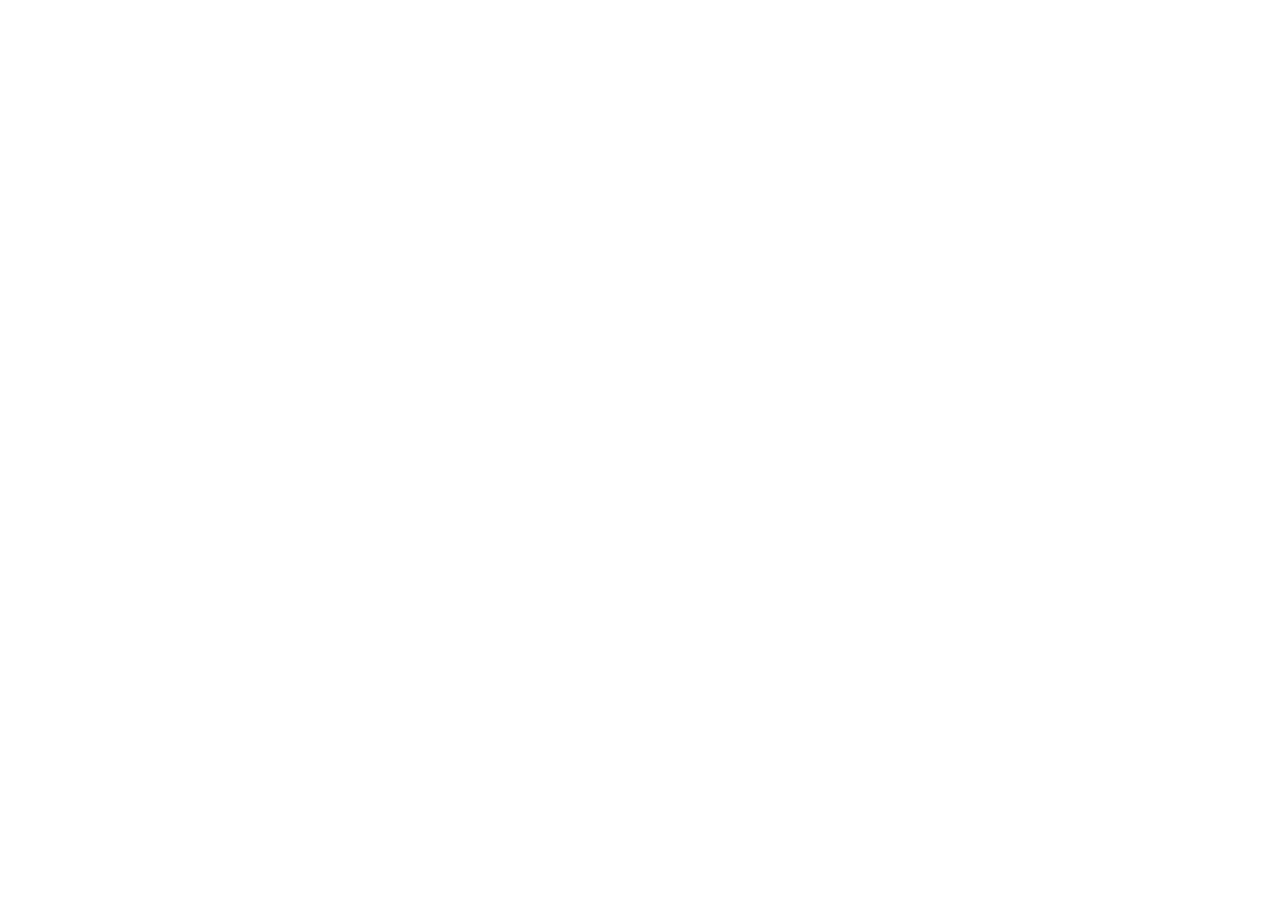
==== about.html @ 7a89df5d "Init : création du dépôt, arborescence des fichiers et structure HTML de base" ====
<!DOCTYPE html>
<html lang="fr">
<head>
<meta charset="UTF-8">
<meta name="viewport" content="width=device-width, initial-scale=1.0">
<title>AfriTalent — Accueil</title>
<!-- Bootstrap 5 via CDN : feuille de style -->
<link
href="https://cdn.jsdelivr.net/npm/bootstrap@5.3.0/dist/css/bootstrap.min.css"
rel="stylesheet">
<!-- Votre feuille de style personnelle -->
<link rel="stylesheet" href="css/style.css">
</head>
<body>
<!-- Le contenu de la page sera ajoute ici -->
<!-- Bootstrap 5 via CDN : script JavaScript -->
<script
src="https://cdn.jsdelivr.net/npm/bootstrap@5.3.0/dist/js/bootstrap.bundle.min.js
></script>

 <!-- Votre script JavaScript  -->
<script src="js/main.js"></script>
</body>
</html
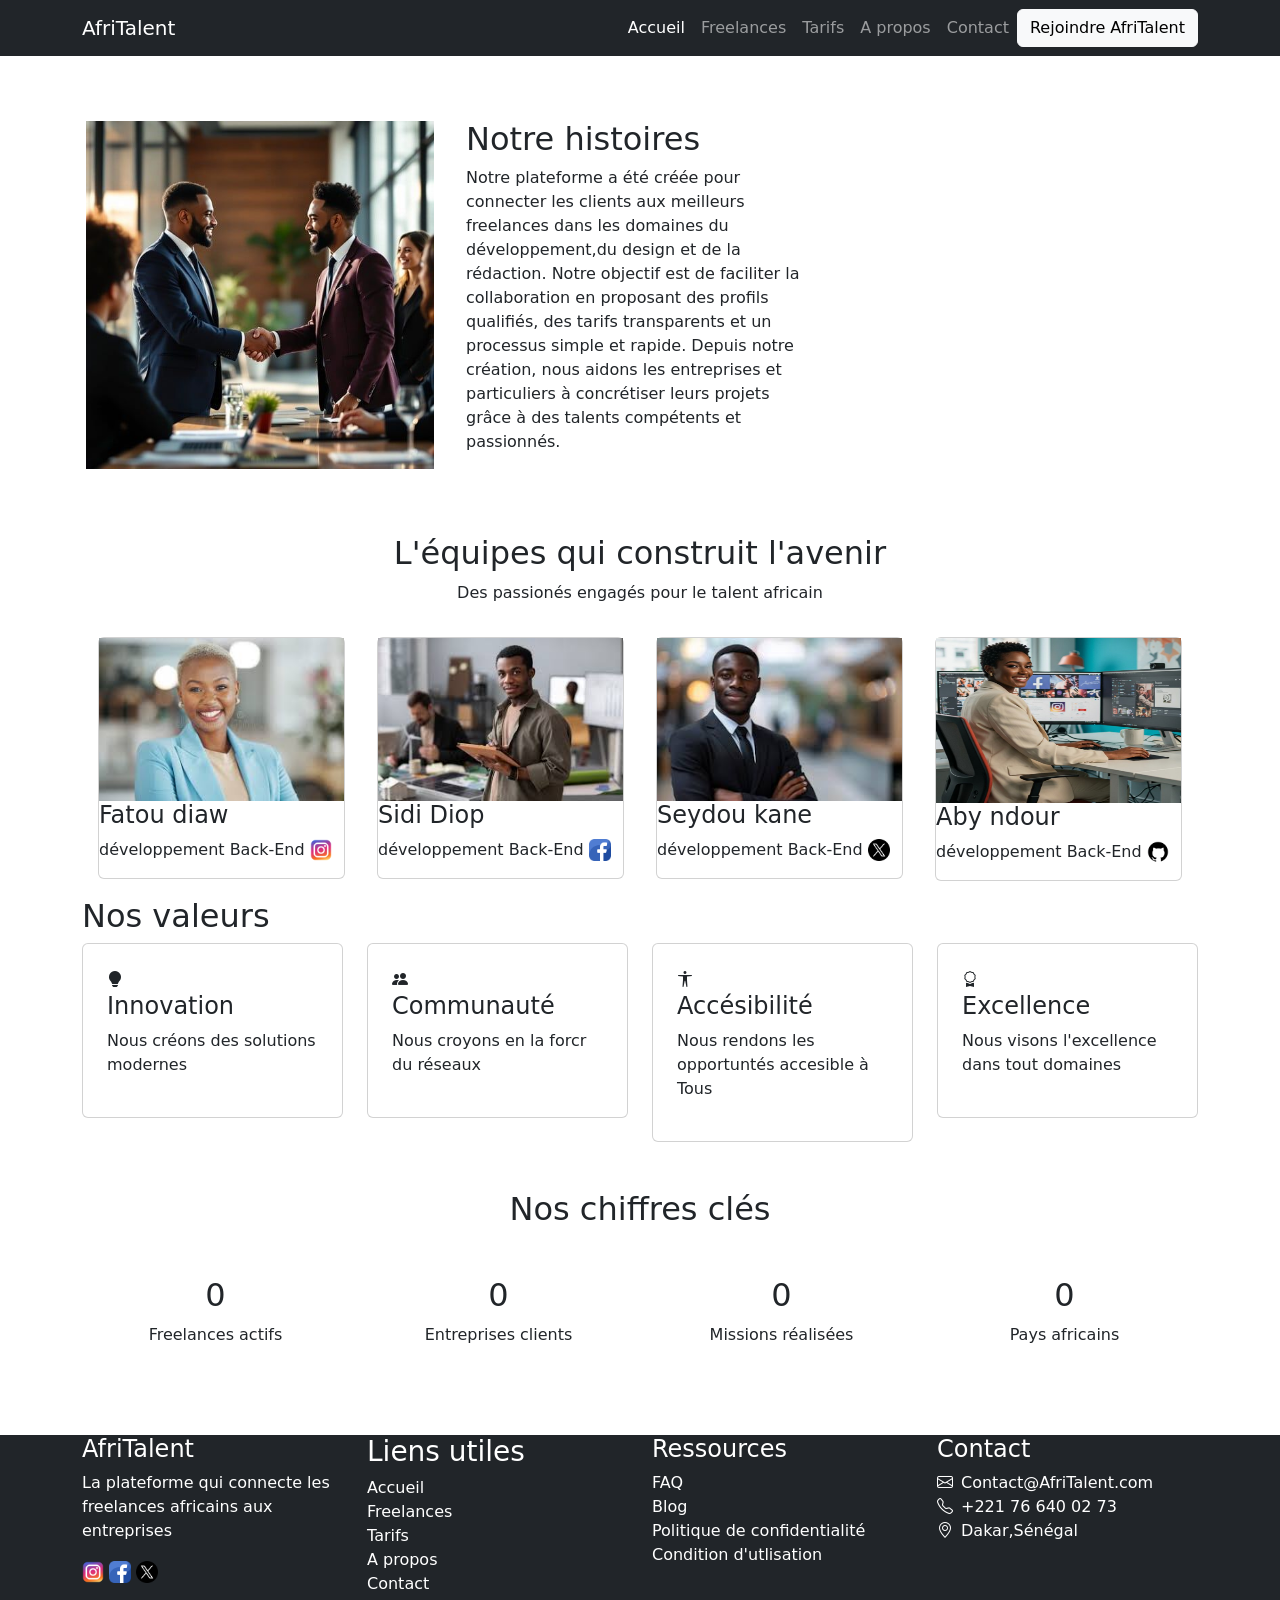
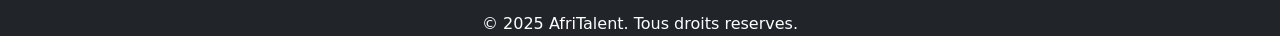
==== commit e87e1c22: "HTML : structure complète des 5 pages avec section et contenu texte" ====
--- a/about.html
+++ b/about.html
@@ -1,6 +1,9 @@
 <!DOCTYPE html>
 <html lang="fr">
 <head>
+    <link
+    href="https://cdn.jsdelivr.net/npm/bootstrap-icons/font/bootstrap-icons.css"
+     rel="stylesheet">
 <meta charset="UTF-8">
 <meta name="viewport" content="width=device-width, initial-scale=1.0">
 <title>AfriTalent — Accueil</title>
@@ -14,9 +17,219 @@
 <body>
 <!-- Le contenu de la page sera ajoute ici -->
 <!-- Bootstrap 5 via CDN : script JavaScript -->
-<script
-src="https://cdn.jsdelivr.net/npm/bootstrap@5.3.0/dist/js/bootstrap.bundle.min.js
-></script>
+ <header>
+ <nav class="navbar navbar-expand-lg navbar-dark bg-dark">
+    <div class="container">
+       <a class="navbar-brand" href="index.html">AfriTalent</a>
+       <button class="navbar-toggler" type="button"
+               data-bs-toggle="collapse"
+               data-bs-target="#navMenu"
+               aria-controls="navMenu"
+               aria-expanded="false"
+               aria-label="Toggle navigation">
+            <span class="navbar-toggler-icon"></span>
+           </button>
+           <div class="collapse navbar-collapse" id="navMenu">
+                <ul class="navbar-nav ms-auto">
+                    <li class="nav-item"><a class="nav-link active"
+href="index.html">Accueil</a></li>
+                 <li class="nav-item"><a class="nav-link"
+href="freelances.html">Freelances</a></li>
+                 <li class="nav-item"><a class="nav-link"
+href="tarifs.html">Tarifs</a></li>
+                 <li class="nav-item"><a class="nav-link" href="about.html">A
+propos</a></li>
+                 <li class="nav-item"><a class="nav-link"
+href="contact.html">Contact</a></li>
+                  </ul>
+                  <a href="freelances.html" class="btn btn-light">Rejoindre AfriTalent</a>
+             </div>
+        </div>
+    </nav>
+    </header>
+    <main>
+        <div class="container my-5">
+            <div class="row align-items-center">
+            <div class="col-12 col-md-6 col-lg-4 p-3">
+            <img src="images/travail groupe.jpg" class="img-fluid" alt="">
+            </div>
+            <div class="col-12 col-md-6 col-lg-4 p-3">
+            <h2>Notre histoires</h2>
+            <p>Notre plateforme a été créée pour connecter les clients aux meilleurs freelances 
+             dans les domaines du développement,du design et de la rédaction. 
+             Notre objectif est de faciliter la collaboration en proposant des profils qualifiés, 
+             des tarifs transparents et un processus simple et rapide. 
+             Depuis notre  création, nous aidons les entreprises et particuliers à concrétiser 
+             leurs projets grâce à des talents compétents et passionnés.
+            </p>
+            </div>
+        </div>
+        </div>
+    </main>
+    <section >
+        <h2 class="text-center">L'équipes qui construit l'avenir</h2>
+        <p class="text-center">Des passionés engagés pour le talent africain</p>
+        <div class="container d-flex align-items-center gap-5 px-4">
+            <div class="row">
+                <div class="col-12 col-md-3 col-lg-3 p-3">
+                    <div class="card">
+                    <img src=images/membre12.jpg  class="card-tex img-fluid" alt="">
+                    <h4 class="card-title">Fatou diaw</h4>
+                    <p>développement Back-End <a href="https://www.instagram.com/" target="_blank">
+                    <img src="images/instagram.png" width="22"height="22" alt=""></a>          
+                    </div>    
+                </div>
+                <div class="col-12 col-md-3 col-lg-3 p-3">
+                    <div class="card">
+                    <img src=images/membre2.jpg  class="card-text img-fluid"alt="">
+                    <h4 class="card-title">Sidi Diop</h4>
+                    <p>développement Back-End <a href="https://www.instagram.com/" target="_blank"><img src="images/facebook.png" width="22"
+                                height="22" alt=""></a></p>
+                    </div>    
+                </div>
+                <div class="col-12 col-md-3 col-lg-3 p-3">
+                    <div class="card">
+                    <img src=images/membre5.jpg  class="card-text"alt="">
+                    <h4 class="card-title">Seydou kane</h4>
+                    <p>développement Back-End <a href="https://www.instagram.com/" target="_blank"><img src="images/twitter.png" width="22"
+                                height="22" alt=""></a></p>
+                    </div>    
+                </div>
+                <div class="col-12 col-md-3 col-lg-3 p-3">
+                    <div class="card">
+                    <img src="images/profil1 (1).jpg"card-text"alt="" height="165 rem">
+                    <h4 class="card-title">Aby ndour</h4>
+                    <p>développement Back-End <a href="https://www.instagram.com/" target="_blank"><img src=images/github.png width="22"
+                                height="22" alt=""></a></p>
+                    </div>    
+                </div>
+            </div>
+        </div>
+        </section>
+            <!-- =========Nos valeur=========== -->
+       <section>
+        <div class="container">
+        <h2>Nos valeurs</h2>
+              <div class="row">
+                <div class="col-12 col-md-3 col-lg-3 ">
+                    <div class="card">
+                        <div class="card-body p-4">
+                        <i class="bi bi-lightbulb-fill"></i>
+                    <h4>Innovation</h4>
+                    <p>Nous créons des solutions modernes</p>
+                    </div>
+                    </div>
+                </div>
+                <div class="col-12 col-md-3 col-lg-3 ">
+                    <div class="card">
+                        <div class="card-body p-4">
+                        <i class="bi bi-people-fill"></i>
+                    <h4>Communauté</h4>
+                    <p>Nous croyons en la forcr du réseaux</p>
+                    </div>
+                    </div>
+                </div>
+                <div class="col-12 col-md-3 col-lg-3 ">
+                    <div class="card">
+                        <div class="card-body p-4">
+                        <i class="bi bi-universal-access"></i>
+                    <h4>Accésibilité</h4>
+                    <p>Nous rendons les opportuntés accesible à Tous </p>
+                    </div>
+                    </div>
+                </div>
+                <div class="col-12 col-md-3 col-lg-3 ">
+                    <div class="card">
+                        <div class="card-body p-4">
+                        <i class="bi bi-award"></i>
+                    <h4>Excellence</h4>
+                    <p>Nous visons l'excellence dans tout domaines</p>
+                    </div>
+                    </div>
+                </div>
+               </div>
+              </div>
+        </div>
+        </section>
+        <!-- ============Chiffre clés======== -->
+    <section class="container my-5">
+          <h2 class="text-center mb-4">Nos chiffres clés</h2>
+          <div class="row g-3">
+            <div class="col-12 col-md-3 col-lg-3">
+            <div class="p-4 text-dark text-center rounded">
+               <h2>0</h2>
+                <p>Freelances actifs</p>
+         </div>
+        </div>
+       <div class="col-12 col-md-3 col-lg-3">
+       <div class="p-4  text-dark text-center rounded">
+            <h2>0</h2>
+             <p>Entreprises clients</p>
+      </div>
+    </div>
+    <div class="col-12 col-md-3 col-lg-3">
+       <div class="p-4  text-dark text-center rounded">
+          <h2>0</h2>
+            <p>Missions réalisées</p>
+      </div>
+    </div>
+    <div class="col-12 col-md-3 col-lg-3">
+      <div class="p-4  text-dark text-center rounded">
+         <h2>0</h2>
+           <p>Pays africains</p>
+      </div>
+    </div>
+  </div>
+</section>
+<footer class="bg-dark text-white">
+            <div class="container">
+                <div class="row">
+                    <div class="col-md-3 col-6">
+                        <h4>AfriTalent</h4>
+                        <p>La plateforme qui connecte les freelances africains aux entreprises</p>
+                        <a href="https://www.instagram.com/" target="_blank"><img src="images/instagram.png" width="22"
+                                height="22" alt=""></a>
+                        <a href="https://www.facebook.com/" target="_blank"><img src="images/facebook.png" width="22"
+                                height="22" alt=""></a>
+                        <a href="https://www.twitter/" target="_blank"><img src="images/twitter.png" width="22"
+                                height="22" alt=""></a>
+                    </div>
+                    <div class="col-md-3 col-6">
+                        <h3>Liens utiles</h3>
+                        <ul class="list-unstyled">
+                        <li class="nav-item"><a class="nav-link active" href="index.html">Accueil</a></li>
+                        <li class="nav-item"><a class="nav-link" href="freelances.html">Freelances</a></li>
+                        <li class="nav-item"><a class="nav-link" href="tarifs.html">Tarifs</a></li>
+                        <li class="nav-item"><a class="nav-link" href="about.html">A
+                                propos</a></li>
+                        <li class="nav-item"><a class="nav-link" href="contact.html">Contact</a></li>
+                        </ul>
+                    </div>
+                    <div class="col-md-3 col-6">
+                        <h4>Ressources</h4>
+                        <ul class="list-unstyled">
+                            <li><a class="nav-link" href="">FAQ</a></li>
+                            <li><a class="nav-link"  href="">Blog</a></li>
+                            <li><a class="nav-link" href="">Politique de confidentialité</a></li>
+                            <li><a class="nav-link" href="">Condition d'utlisation</a></li>
+                        </ul>
+                    </div>
+                    <div class="col-md-3 col-6 ">
+                        <h4>Contact</h4>
+                        <ul class="list-unstyled" >
+                            <li><a  class="nav-link "href="mailto:Contact@AfriTalent.com"><i class="bi bi-envelope me-2"></i>Contact@AfriTalent.com</a></li>
+                            <li><a  class="nav-link"href=""><i class="bi bi-telephone me-2"></i>+221 76 640 02 73</a></li>
+                            <p> <i class="bi bi-geo-alt me-2"></i>Dakar,Sénégal</p>
+                        </ul>
+                    </div>
+                </div>
+            </div>
+            <p class="text-center">&copy; 2025 AfriTalent. Tous droits reserves.</p>
+        </footer>
+
+<!-- Bootstrap 5 via CDN : script JavaScript -->
+<script src="https://cdn.jsdelivr.net/npm/bootstrap@5.3.0/dist/js/bootstrap.bundle.min.js
+"></script>
 
  <!-- Votre script JavaScript  -->
 <script src="js/main.js"></script>
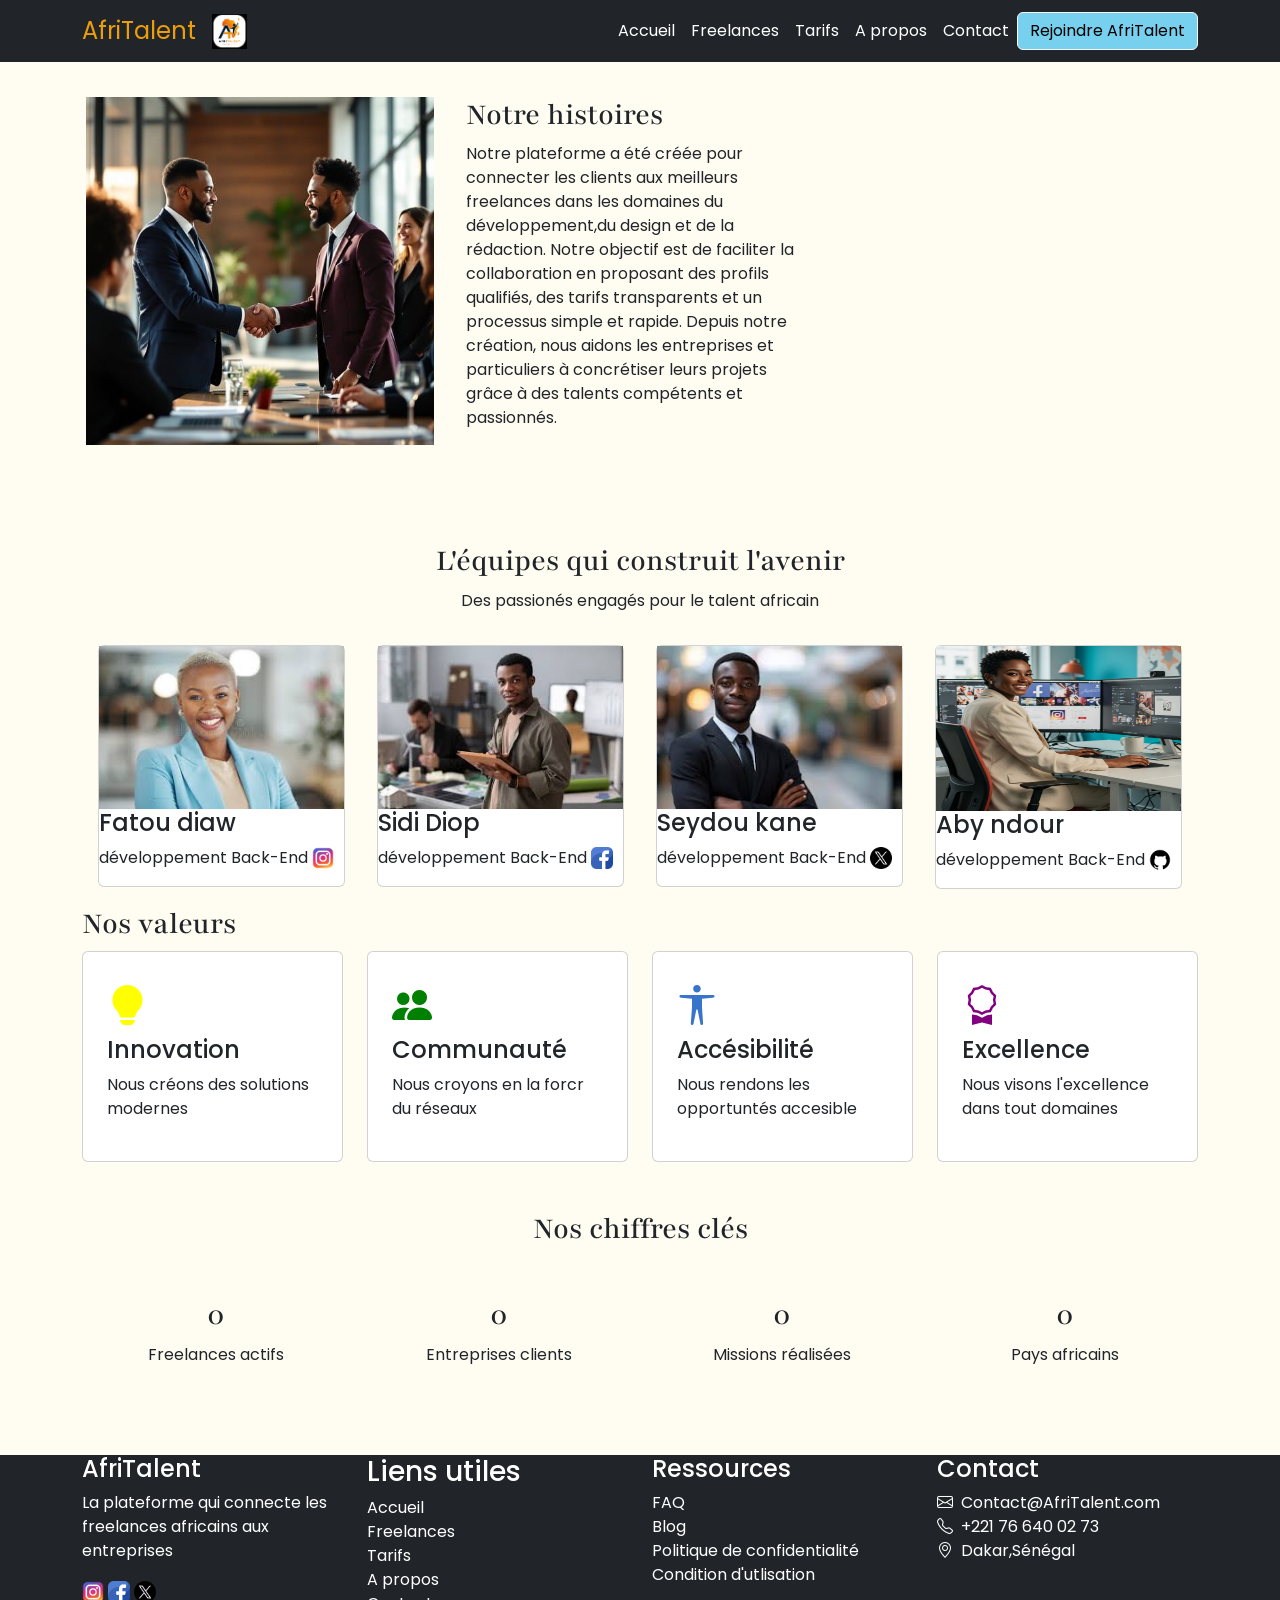
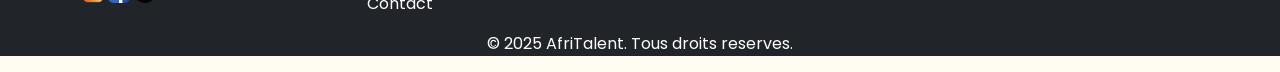
==== commit a2f45f50: "Ajout des variable root et amélioration du design" ====
--- a/about.html
+++ b/about.html
@@ -1,237 +1,233 @@
 <!DOCTYPE html>
 <html lang="fr">
+
 <head>
     <link
-    href="https://cdn.jsdelivr.net/npm/bootstrap-icons/font/bootstrap-icons.css"
-     rel="stylesheet">
-<meta charset="UTF-8">
-<meta name="viewport" content="width=device-width, initial-scale=1.0">
-<title>AfriTalent — Accueil</title>
-<!-- Bootstrap 5 via CDN : feuille de style -->
-<link
-href="https://cdn.jsdelivr.net/npm/bootstrap@5.3.0/dist/css/bootstrap.min.css"
-rel="stylesheet">
-<!-- Votre feuille de style personnelle -->
-<link rel="stylesheet" href="css/style.css">
+      href="https://fonts.googleapis.com/css2?family=Playfair+Display:ital,wght@0,400..900;1,400..900&family=Playfair:ital,opsz,wght@0,5..1200,300..900;1,5..1200,300..900&family=Poppins:ital,wght@0,100;0,200;0,300;0,400;0,500;0,600;0,700;0,800;0,900;1,100;1,200;1,300;1,400;1,500;1,600;1,700;1,800;1,900&display=swap"
+      rel="stylesheet"/>
+    <link href="https://fonts.googleapis.com/css2?family=Poppins:wght@400;500;600;700&display=swap" rel="stylesheet">
+    <link href="https://cdn.jsdelivr.net/npm/bootstrap-icons/font/bootstrap-icons.css" rel="stylesheet">
+    <meta charset="UTF-8">
+    <meta name="viewport" content="width=device-width, initial-scale=1.0">
+    <title>AfriTalent — Accueil</title>
+    <!-- Bootstrap 5 via CDN : feuille de style -->
+    <link href="https://cdn.jsdelivr.net/npm/bootstrap@5.3.0/dist/css/bootstrap.min.css" rel="stylesheet">
+    <!-- Votre feuille de style personnelle -->
+    <link rel="stylesheet" href="js/css/style.css">
 </head>
+
 <body>
-<!-- Le contenu de la page sera ajoute ici -->
-<!-- Bootstrap 5 via CDN : script JavaScript -->
- <header>
- <nav class="navbar navbar-expand-lg navbar-dark bg-dark">
-    <div class="container">
-       <a class="navbar-brand" href="index.html">AfriTalent</a>
-       <button class="navbar-toggler" type="button"
-               data-bs-toggle="collapse"
-               data-bs-target="#navMenu"
-               aria-controls="navMenu"
-               aria-expanded="false"
-               aria-label="Toggle navigation">
-            <span class="navbar-toggler-icon"></span>
-           </button>
-           <div class="collapse navbar-collapse" id="navMenu">
-                <ul class="navbar-nav ms-auto">
-                    <li class="nav-item"><a class="nav-link active"
-href="index.html">Accueil</a></li>
-                 <li class="nav-item"><a class="nav-link"
-href="freelances.html">Freelances</a></li>
-                 <li class="nav-item"><a class="nav-link"
-href="tarifs.html">Tarifs</a></li>
-                 <li class="nav-item"><a class="nav-link" href="about.html">A
-propos</a></li>
-                 <li class="nav-item"><a class="nav-link"
-href="contact.html">Contact</a></li>
-                  </ul>
-                  <a href="freelances.html" class="btn btn-light">Rejoindre AfriTalent</a>
-             </div>
-        </div>
-    </nav>
+    <!-- Le contenu de la page sera ajoute ici -->
+    <!-- Bootstrap 5 via CDN : script JavaScript -->
+    <header>
+        <nav class="navbar navbar-expand-lg navbar-dark bg-dark">
+            <div class="container">
+                <a class="navbar-brand" href="index.html">AfriTalent</a>
+                <img src="images/logo.jpeg" alt="" height="35px" width="35px">
+                <button class="navbar-toggler" type="button" data-bs-toggle="collapse" data-bs-target="#navMenu"
+                    aria-controls="navMenu" aria-expanded="false" aria-label="Toggle navigation">
+                    <span class="navbar-toggler-icon"></span>
+                </button>
+                <div class="collapse navbar-collapse" id="navMenu">
+                    <ul class="navbar-nav ms-auto">
+                        <li class="nav-item"><a class="nav-link active" href="index.html">Accueil</a></li>
+                        <li class="nav-item"><a class="nav-link active" href="freelances.html">Freelances</a></li>
+                        <li class="nav-item"><a class="nav-link active" href="tarifs.html">Tarifs</a></li>
+                        <li class="nav-item"><a class="nav-link active" href="about.html">A
+                                propos</a></li>
+                        <li class="nav-item"><a class="nav-link active" href="contact.html">Contact</a></li>
+                    </ul>
+                    <a href="freelances.html" class="btn btn-light">Rejoindre AfriTalent</a>
+                </div>
+            </div>
+        </nav>
     </header>
     <main>
         <div class="container my-5">
             <div class="row align-items-center">
-            <div class="col-12 col-md-6 col-lg-4 p-3">
-            <img src="images/travail groupe.jpg" class="img-fluid" alt="">
-            </div>
-            <div class="col-12 col-md-6 col-lg-4 p-3">
-            <h2>Notre histoires</h2>
-            <p>Notre plateforme a été créée pour connecter les clients aux meilleurs freelances 
-             dans les domaines du développement,du design et de la rédaction. 
-             Notre objectif est de faciliter la collaboration en proposant des profils qualifiés, 
-             des tarifs transparents et un processus simple et rapide. 
-             Depuis notre  création, nous aidons les entreprises et particuliers à concrétiser 
-             leurs projets grâce à des talents compétents et passionnés.
-            </p>
-            </div>
-        </div>
+                <div class="col-12 col-md-6 col-lg-4 p-3">
+                    <img src="images/travail groupe.jpg" class="img-fluid" alt="">
+                </div>
+                <div class="col-12 col-md-6 col-lg-4 p-3 py-5">
+                    <h2>Notre histoires</h2>
+                    <p>Notre plateforme a été créée pour connecter les clients aux meilleurs freelances
+                        dans les domaines du développement,du design et de la rédaction.
+                        Notre objectif est de faciliter la collaboration en proposant des profils qualifiés,
+                        des tarifs transparents et un processus simple et rapide.
+                        Depuis notre création, nous aidons les entreprises et particuliers à concrétiser
+                        leurs projets grâce à des talents compétents et passionnés.
+                    </p>
+                </div>
+            </div>
         </div>
     </main>
-    <section >
+    <section>
         <h2 class="text-center">L'équipes qui construit l'avenir</h2>
         <p class="text-center">Des passionés engagés pour le talent africain</p>
         <div class="container d-flex align-items-center gap-5 px-4">
             <div class="row">
                 <div class="col-12 col-md-3 col-lg-3 p-3">
                     <div class="card">
-                    <img src=images/membre12.jpg  class="card-tex img-fluid" alt="">
-                    <h4 class="card-title">Fatou diaw</h4>
-                    <p>développement Back-End <a href="https://www.instagram.com/" target="_blank">
-                    <img src="images/instagram.png" width="22"height="22" alt=""></a>          
-                    </div>    
-                </div>
-                <div class="col-12 col-md-3 col-lg-3 p-3">
-                    <div class="card">
-                    <img src=images/membre2.jpg  class="card-text img-fluid"alt="">
-                    <h4 class="card-title">Sidi Diop</h4>
-                    <p>développement Back-End <a href="https://www.instagram.com/" target="_blank"><img src="images/facebook.png" width="22"
-                                height="22" alt=""></a></p>
-                    </div>    
-                </div>
-                <div class="col-12 col-md-3 col-lg-3 p-3">
-                    <div class="card">
-                    <img src=images/membre5.jpg  class="card-text"alt="">
-                    <h4 class="card-title">Seydou kane</h4>
-                    <p>développement Back-End <a href="https://www.instagram.com/" target="_blank"><img src="images/twitter.png" width="22"
-                                height="22" alt=""></a></p>
-                    </div>    
-                </div>
-                <div class="col-12 col-md-3 col-lg-3 p-3">
-                    <div class="card">
-                    <img src="images/profil1 (1).jpg"card-text"alt="" height="165 rem">
-                    <h4 class="card-title">Aby ndour</h4>
-                    <p>développement Back-End <a href="https://www.instagram.com/" target="_blank"><img src=images/github.png width="22"
-                                height="22" alt=""></a></p>
-                    </div>    
-                </div>
-            </div>
-        </div>
-        </section>
-            <!-- =========Nos valeur=========== -->
-       <section>
+                        <img src="images/membre12.jpg" class="card-tex img-fluid" alt="">
+                       <h4 class="card-title">Fatou diaw</h4>
+                      <p>développement Back-End <a href="https://www.instagram.com/" target="_blank">
+                                <img src="images/instagram.png" width="22" height="22" alt=""></a></p>
+                    </div>
+                </div>
+                <div class="col-12 col-md-3 col-lg-3 p-3">
+                    <div class="card">
+                        <img src="images/membre2.jpg" class="card-text img-fluid" alt="">
+                        <h4 class="card-title">Sidi Diop</h4>
+                        <p>développement Back-End <a href="https://www.instagram.com/" target="_blank"><img
+                                    src="images/facebook.png" width="22" height="22" alt=""></a></p>
+                    </div>
+                </div>
+                <div class="col-12 col-md-3 col-lg-3 p-3">
+                    <div class="card">
+                        <img src="images/membre5.jpg" class="card-text" alt="">
+                        <h4 class="card-title">Seydou kane</h4>
+                        <p>développement Back-End <a href="https://www.instagram.com/" target="_blank"><img
+                                    src="images/twitter.png" width="22" height="22" alt=""></a></p>
+                    </div>
+                </div>
+                <div class="col-12 col-md-3 col-lg-3 p-3">
+                    <div class="card">
+                        <img src="images/profil1 (1).jpg" class="card-text" alt="" height="165">
+                        <h4 class="card-title">Aby ndour</h4>
+                        <p>développement Back-End <a href="https://www.instagram.com/" target="_blank">
+                                   <img src="images/github.png" width="22" height="22" alt=""></a></p>
+                    </div>
+                </div>
+            </div>
+        </div>
+    </section>
+    <!-- =========Nos valeur=========== -->
+    <section>
         <div class="container">
-        <h2>Nos valeurs</h2>
-              <div class="row">
-                <div class="col-12 col-md-3 col-lg-3 ">
-                    <div class="card">
-                        <div class="card-body p-4">
-                        <i class="bi bi-lightbulb-fill"></i>
-                    <h4>Innovation</h4>
-                    <p>Nous créons des solutions modernes</p>
-                    </div>
-                    </div>
-                </div>
-                <div class="col-12 col-md-3 col-lg-3 ">
-                    <div class="card">
-                        <div class="card-body p-4">
-                        <i class="bi bi-people-fill"></i>
-                    <h4>Communauté</h4>
-                    <p>Nous croyons en la forcr du réseaux</p>
-                    </div>
-                    </div>
-                </div>
-                <div class="col-12 col-md-3 col-lg-3 ">
-                    <div class="card">
-                        <div class="card-body p-4">
-                        <i class="bi bi-universal-access"></i>
-                    <h4>Accésibilité</h4>
-                    <p>Nous rendons les opportuntés accesible à Tous </p>
-                    </div>
-                    </div>
-                </div>
-                <div class="col-12 col-md-3 col-lg-3 ">
-                    <div class="card">
-                        <div class="card-body p-4">
-                        <i class="bi bi-award"></i>
-                    <h4>Excellence</h4>
-                    <p>Nous visons l'excellence dans tout domaines</p>
-                    </div>
-                    </div>
-                </div>
-               </div>
-              </div>
-        </div>
-        </section>
-        <!-- ============Chiffre clés======== -->
+            <h2>Nos valeurs</h2>
+            <div class="row">
+                <div class="col-12 col-md-3 col-lg-3 ">
+                    <div class="card">
+                        <div class="card-body p-4">
+                            <i class="bi bi-lightbulb-fill fs-1 icone1"></i>
+                            <h4>Innovation</h4>
+                            <p>Nous créons des solutions modernes</p>
+                        </div>
+                    </div>
+                </div>
+                <div class="col-12 col-md-3 col-lg-3 ">
+                    <div class="card">
+                        <div class="card-body p-4">
+                            <i class="bi bi-people-fill fs-1 icone2"></i>
+                            <h4>Communauté</h4>
+                            <p>Nous croyons en la forcr du réseaux</p>
+                        </div>
+                    </div>
+                </div>
+                <div class="col-12 col-md-3 col-lg-3 ">
+                    <div class="card">
+                        <div class="card-body p-4">
+                            <i class="bi bi-universal-access fs-1 icone3"></i>
+                            <h4>Accésibilité</h4>
+                            <p>Nous rendons les opportuntés accesible</p>
+                        </div>
+                    </div>
+                </div>
+                <div class="col-12 col-md-3 col-lg-3 ">
+                    <div class="card">
+                        <div class="card-body p-4">
+                            <i class="bi bi-award fs-1 icone4"></i>
+                            <h4>Excellence</h4>
+                            <p>Nous visons l'excellence dans tout domaines</p>
+                        </div>
+                    </div>
+                </div>
+            </div>
+        </div>
+    </section>
+    <!-- ============Chiffre clés======== -->
     <section class="container my-5">
-          <h2 class="text-center mb-4">Nos chiffres clés</h2>
-          <div class="row g-3">
-            <div class="col-12 col-md-3 col-lg-3">
-            <div class="p-4 text-dark text-center rounded">
-               <h2>0</h2>
-                <p>Freelances actifs</p>
-         </div>
-        </div>
-       <div class="col-12 col-md-3 col-lg-3">
-       <div class="p-4  text-dark text-center rounded">
-            <h2>0</h2>
-             <p>Entreprises clients</p>
-      </div>
-    </div>
-    <div class="col-12 col-md-3 col-lg-3">
-       <div class="p-4  text-dark text-center rounded">
-          <h2>0</h2>
-            <p>Missions réalisées</p>
-      </div>
-    </div>
-    <div class="col-12 col-md-3 col-lg-3">
-      <div class="p-4  text-dark text-center rounded">
-         <h2>0</h2>
-           <p>Pays africains</p>
-      </div>
-    </div>
-  </div>
-</section>
-<footer class="bg-dark text-white">
-            <div class="container">
-                <div class="row">
-                    <div class="col-md-3 col-6">
-                        <h4>AfriTalent</h4>
-                        <p>La plateforme qui connecte les freelances africains aux entreprises</p>
-                        <a href="https://www.instagram.com/" target="_blank"><img src="images/instagram.png" width="22"
-                                height="22" alt=""></a>
-                        <a href="https://www.facebook.com/" target="_blank"><img src="images/facebook.png" width="22"
-                                height="22" alt=""></a>
-                        <a href="https://www.twitter/" target="_blank"><img src="images/twitter.png" width="22"
-                                height="22" alt=""></a>
-                    </div>
-                    <div class="col-md-3 col-6">
-                        <h3>Liens utiles</h3>
-                        <ul class="list-unstyled">
+        <h2 class="text-center mb-4">Nos chiffres clés</h2>
+        <div class="row g-3">
+            <div class="col-12 col-md-3 col-lg-3">
+                <div class="p-4 text-dark text-center rounded">
+                    <h2>0</h2>
+                    <p>Freelances actifs</p>
+                </div>
+            </div>
+            <div class="col-12 col-md-3 col-lg-3">
+                <div class="p-4  text-dark text-center rounded">
+                    <h2>0</h2>
+                    <p>Entreprises clients</p>
+                </div>
+            </div>
+            <div class="col-12 col-md-3 col-lg-3">
+                <div class="p-4  text-dark text-center rounded">
+                    <h2>0</h2>
+                    <p>Missions réalisées</p>
+                </div>
+            </div>
+            <div class="col-12 col-md-3 col-lg-3">
+                <div class="p-4  text-dark text-center rounded">
+                    <h2>0</h2>
+                    <p>Pays africains</p>
+                </div>
+            </div>
+        </div>
+    </section>
+    <footer class="bg-dark text-white">
+        <div class="container">
+            <div class="row">
+                <div class="col-md-3 col-6">
+                    <h4>AfriTalent</h4>
+                    <p>La plateforme qui connecte les freelances africains aux entreprises</p>
+                    <a href="https://www.instagram.com/" target="_blank"><img src="images/instagram.png" width="22"
+                            height="22" alt=""></a>
+                    <a href="https://www.facebook.com/" target="_blank"><img src="images/facebook.png" width="22"
+                            height="22" alt=""></a>
+                    <a href="https://www.twitter/" target="_blank"><img src="images/twitter.png" width="22" height="22"
+                            alt=""></a>
+                </div>
+                <div class="col-md-3 col-6">
+                    <h3>Liens utiles</h3>
+                    <ul class="list-unstyled">
                         <li class="nav-item"><a class="nav-link active" href="index.html">Accueil</a></li>
                         <li class="nav-item"><a class="nav-link" href="freelances.html">Freelances</a></li>
                         <li class="nav-item"><a class="nav-link" href="tarifs.html">Tarifs</a></li>
                         <li class="nav-item"><a class="nav-link" href="about.html">A
                                 propos</a></li>
                         <li class="nav-item"><a class="nav-link" href="contact.html">Contact</a></li>
-                        </ul>
-                    </div>
-                    <div class="col-md-3 col-6">
-                        <h4>Ressources</h4>
-                        <ul class="list-unstyled">
-                            <li><a class="nav-link" href="">FAQ</a></li>
-                            <li><a class="nav-link"  href="">Blog</a></li>
-                            <li><a class="nav-link" href="">Politique de confidentialité</a></li>
-                            <li><a class="nav-link" href="">Condition d'utlisation</a></li>
-                        </ul>
-                    </div>
-                    <div class="col-md-3 col-6 ">
-                        <h4>Contact</h4>
-                        <ul class="list-unstyled" >
-                            <li><a  class="nav-link "href="mailto:Contact@AfriTalent.com"><i class="bi bi-envelope me-2"></i>Contact@AfriTalent.com</a></li>
-                            <li><a  class="nav-link"href=""><i class="bi bi-telephone me-2"></i>+221 76 640 02 73</a></li>
-                            <p> <i class="bi bi-geo-alt me-2"></i>Dakar,Sénégal</p>
-                        </ul>
-                    </div>
-                </div>
-            </div>
-            <p class="text-center">&copy; 2025 AfriTalent. Tous droits reserves.</p>
-        </footer>
-
-<!-- Bootstrap 5 via CDN : script JavaScript -->
-<script src="https://cdn.jsdelivr.net/npm/bootstrap@5.3.0/dist/js/bootstrap.bundle.min.js
+                    </ul>
+                </div>
+                <div class="col-md-3 col-6">
+                    <h4>Ressources</h4>
+                    <ul class="list-unstyled">
+                        <li><a class="nav-link" href="">FAQ</a></li>
+                        <li><a class="nav-link" href="">Blog</a></li>
+                        <li><a class="nav-link" href="">Politique de confidentialité</a></li>
+                        <li><a class="nav-link" href="">Condition d'utlisation</a></li>
+                    </ul>
+                </div>
+                <div class="col-md-3 col-6 ">
+                    <h4>Contact</h4>
+                    <ul class="list-unstyled">
+                        <li><a class="nav-link " href="mailto:Contact@AfriTalent.com"><i
+                                    class="bi bi-envelope me-2"></i>Contact@AfriTalent.com</a></li>
+                        <li><a class="nav-link" href=""><i class="bi bi-telephone me-2"></i>+221 76 640 02 73</a></li>
+                         <i class="bi bi-geo-alt me-2"></i>Dakar,Sénégal
+                    </ul>
+                </div>
+            </div>
+        </div>
+        <p class="text-center">&copy; 2025 AfriTalent. Tous droits reserves.</p>
+    </footer>
+
+    <!-- Bootstrap 5 via CDN : script JavaScript -->
+    <script src="https://cdn.jsdelivr.net/npm/bootstrap@5.3.0/dist/js/bootstrap.bundle.min.js
 "></script>
 
- <!-- Votre script JavaScript  -->
-<script src="js/main.js"></script>
+    <!-- Votre script JavaScript  -->
+    <script src="js/main.js"></script>
 </body>
-</html+
+</html>
--- a/js/css/style.css
+++ b/js/css/style.css
@@ -0,0 +1,94 @@
+*{
+    margin: 0;
+    padding: 0;
+    box-sizing: border-box;
+}
+header{
+   top:0;
+   position:   fixed;
+   width: 100%; 
+   z-index: 9;
+   background-color: #3873cc;
+
+ }
+ 
+:root{
+  --lighblue:hsl(195, 78%, 70%);
+  --primary: #3873cc;
+  --warning:  #eb9b07f1;
+  --success: #198754;
+  --danger: #dc3545;
+  --light: #f8f9fa;
+  --dark: #212529; 
+  
+  --font-family-tire:"Playfair", serif;
+  --font-family-body:'poppins' ,sans-serif;
+
+  --space-sm: 10px;
+  --space-md: 20px;
+  --space-lg: 40px;
+
+  --text-sm: 14px;
+  --text-md: 18px;
+  --text-lg: 32px;
+  --text-xl: 55px;
+    }
+    body{
+      background-color:#FFFDF2;
+      font-family: var(--font-family-body);
+    }
+    h1{
+      font-size: var(--text-xl);
+      font-family: var(--font-family-tire);
+    }
+    h2{
+      font-size: var(--text-lg);
+      font-family: var(--font-family-tire);
+    }
+    .btn{
+        background-color: var(--lighblue);
+    }
+    .navbar-brand{
+      color: rgb(236, 157, 10);
+      font-size: 1.5rem; ;
+    }
+    /* =============partie index============== */
+   .hero1{
+   background:linear-gradient(rgba(0,0,0,0.5),rgba(0,0,0,0.5)), url('../../images/background.png');
+   background-size: cover;
+   background-position: center;
+   height: 100vh;
+   background-repeat: no-repeat;
+   display: flex;
+   flex-direction: column;
+   color: #f8f9fa;
+   margin-top: var(--space-lg);
+   } 
+   #services img{
+    height: 75px;
+    width: 75px;
+   }
+
+.icone1{
+  color: yellow;
+}
+.icone2{
+  color: green;
+}
+.icone3{
+  color: var(--primary);
+}
+.icone4{
+  color: purple;
+}
+.fictif{
+  font-family: var(--font-family-tire);
+}
+   /* ==========partie about======== */
+
+
+   /* =========partie tarif======== */
+   .blockquote{
+    height: 100vh ;
+    object-fit: cover;
+   }
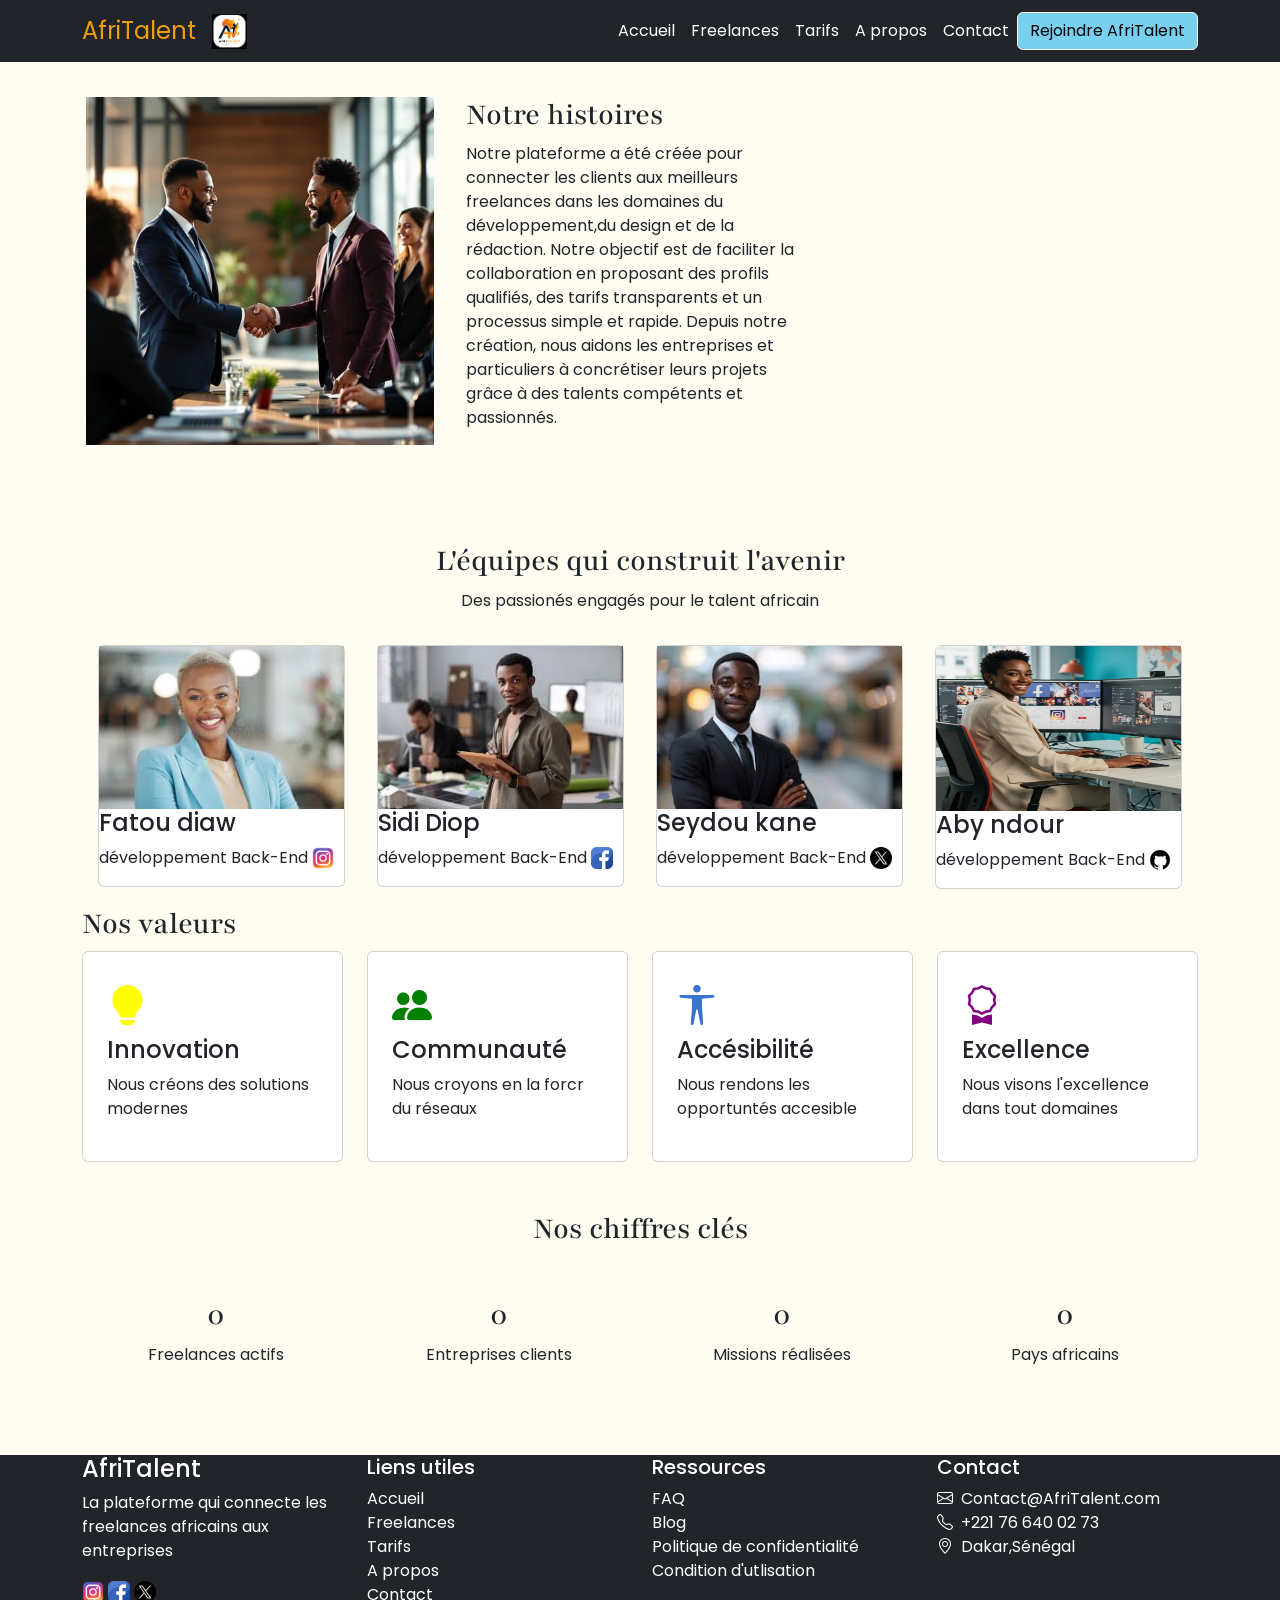
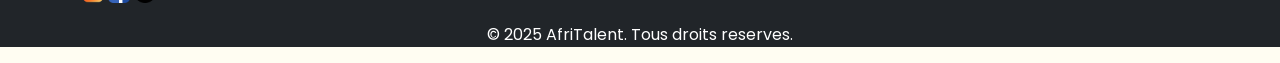
==== commit 9219617c: "Ajout comite 5" ====
--- a/about.html
+++ b/about.html
@@ -189,7 +189,7 @@
                             alt=""></a>
                 </div>
                 <div class="col-md-3 col-6">
-                    <h3>Liens utiles</h3>
+                    <h5>Liens utiles</h5>
                     <ul class="list-unstyled">
                         <li class="nav-item"><a class="nav-link active" href="index.html">Accueil</a></li>
                         <li class="nav-item"><a class="nav-link" href="freelances.html">Freelances</a></li>
@@ -200,7 +200,7 @@
                     </ul>
                 </div>
                 <div class="col-md-3 col-6">
-                    <h4>Ressources</h4>
+                    <h5>Ressources</h5>
                     <ul class="list-unstyled">
                         <li><a class="nav-link" href="">FAQ</a></li>
                         <li><a class="nav-link" href="">Blog</a></li>
@@ -209,7 +209,7 @@
                     </ul>
                 </div>
                 <div class="col-md-3 col-6 ">
-                    <h4>Contact</h4>
+                    <h5>Contact</h5>
                     <ul class="list-unstyled">
                         <li><a class="nav-link " href="mailto:Contact@AfriTalent.com"><i
                                     class="bi bi-envelope me-2"></i>Contact@AfriTalent.com</a></li>
--- a/js/css/style.css
+++ b/js/css/style.css
@@ -52,7 +52,6 @@
       color: rgb(236, 157, 10);
       font-size: 1.5rem; ;
     }
-    /* =============partie index============== */
    .hero1{
    background:linear-gradient(rgba(0,0,0,0.5),rgba(0,0,0,0.5)), url('../../images/background.png');
    background-size: cover;
@@ -81,14 +80,96 @@
 .icone4{
   color: purple;
 }
-.fictif{
+.statistique{
   font-family: var(--font-family-tire);
+  margin-top: -5rem;
 }
-   /* ==========partie about======== */
-
-
-   /* =========partie tarif======== */
-   .blockquote{
+.blockquote{
     height: 100vh ;
     object-fit: cover;
-   }+}
+
+   /* ============bento grild============== */
+.cards{
+  display: grid;
+  grid-template-columns:1fr 2fr;
+  grid-template-rows:repeat(2,200px);
+  gap: 15px;
+  width: 65%;
+  margin: 10px auto;
+  
+}
+.card1{
+    background-color: #c7dbf8; 
+}
+.card2{
+    background-color: #bcf3cb;
+}
+.card3{
+    background-color: #ffeec5;
+}
+.card4{
+    background-color: #d5c2f8;
+}
+
+card2{
+  grid-column: 1  ;
+  grid-row: 1;
+}
+card3{
+  grid-column:1 ;
+  grid-row: 1/3;
+}
+card4{
+  grid-column: 1;
+  grid-row: 1/3;
+}
+.num1{
+  box-shadow: 5px 10px 15px 0px rgba(0, 0, 0, 0.3);
+}
+.num1:hover{
+  transform: scale(1.05);
+}
+               /* responsive design mobile et tablette, media queries */
+  @media (max-width: 375px) {
+    .profiles{
+      grid-template-columns: repeat(2, 1fr);
+    }
+    
+    .bento{
+      grid-template-columns: repeat(2, 1fr);
+    }
+    
+  }
+
+  @media (max-width: 768px){
+    .profiles{
+      grid-template-columns: 1fr;
+    }
+    
+    .bento{
+      grid-template-columns: 1fr;
+    }
+    
+    h1{
+    font-size: 1.8rem;
+    }
+    h2{
+      font-size: 1.5rem;
+    }
+    h3{
+      font-size: 1.3rem;
+    }
+    p{
+      font-size: 0.9rem;
+    }
+    .statistique{
+      flex-direction: column;
+      gap: 0.3px;
+    }
+
+    .hero1{
+      padding: 20px;
+    }
+     
+  }
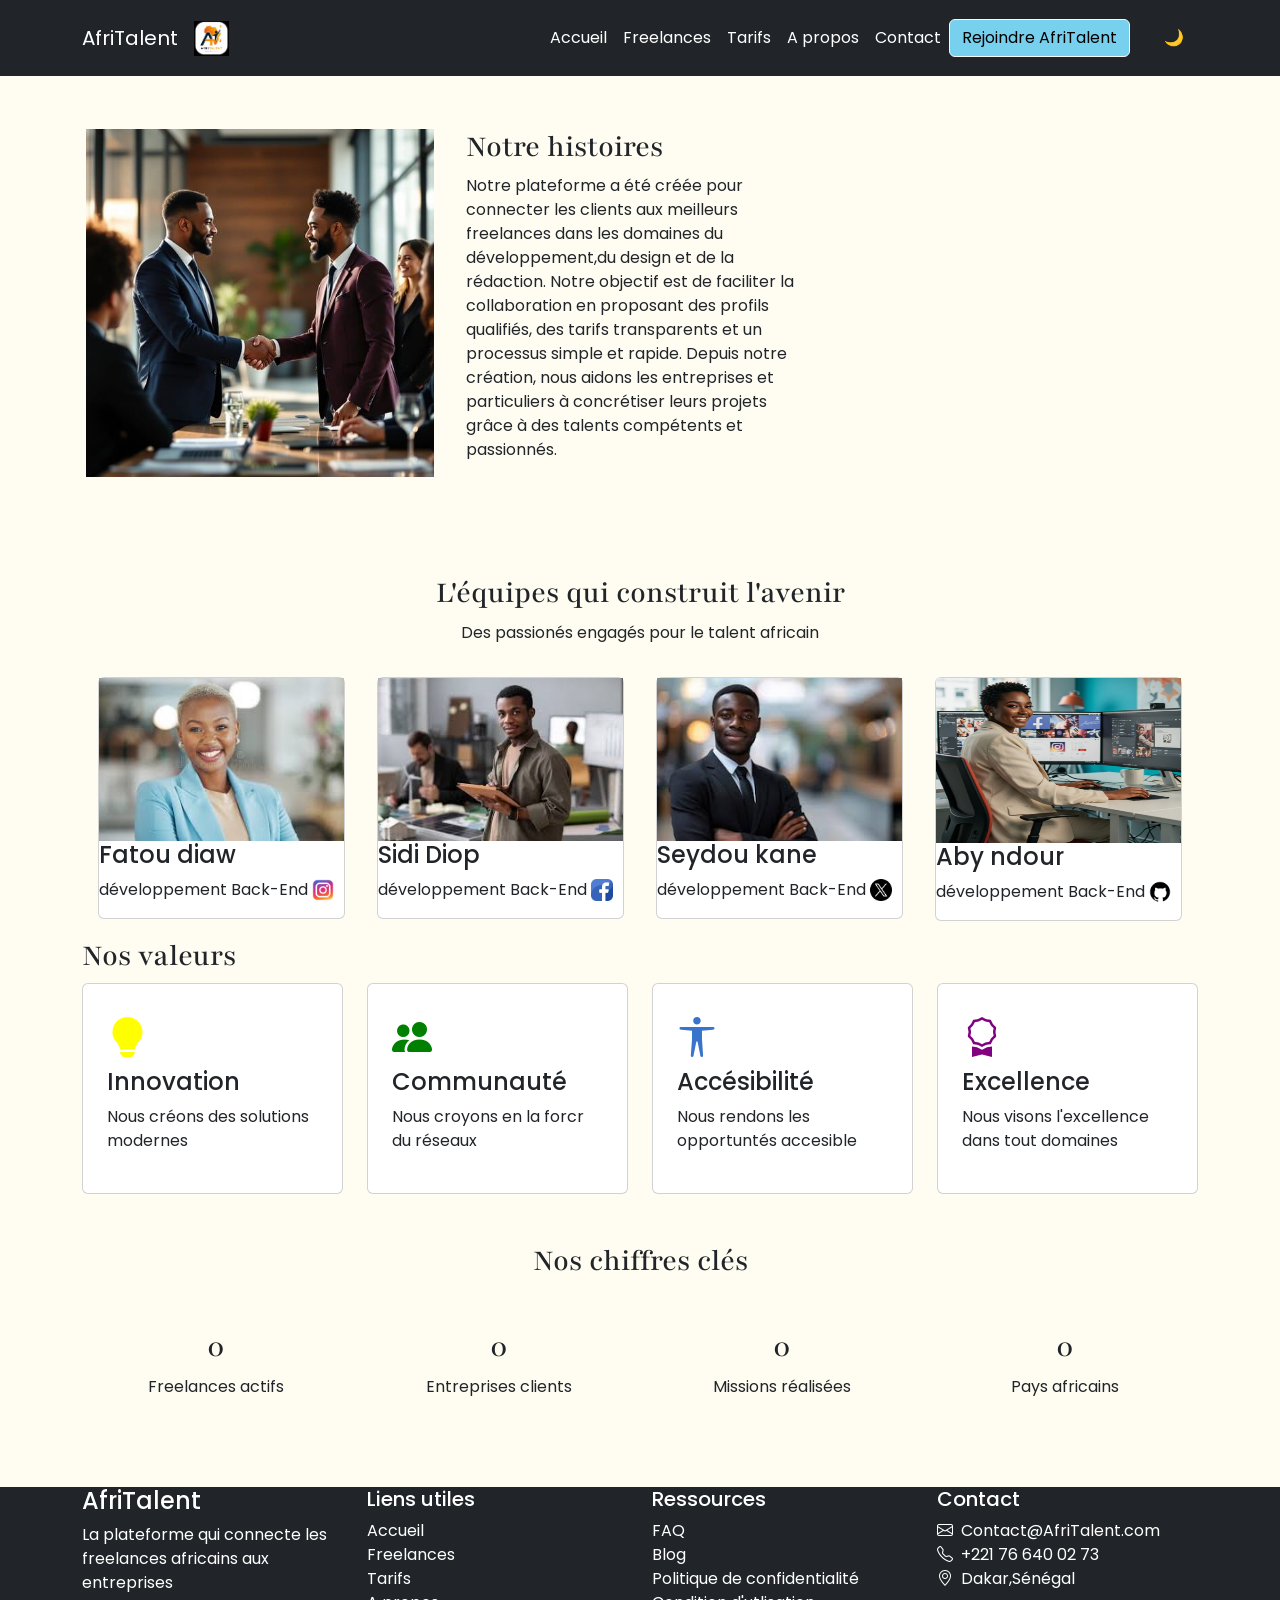
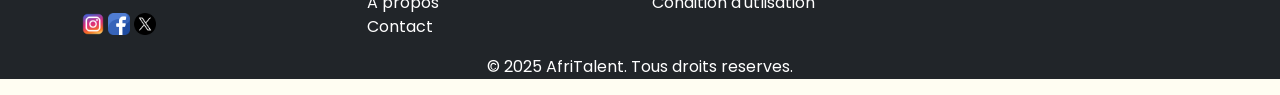
==== commit 4d57cb5c: "Ajout du comite 6" ====
--- a/about.html
+++ b/about.html
@@ -16,11 +16,11 @@
     <link rel="stylesheet" href="js/css/style.css">
 </head>
 
-<body>
+ <body>
     <!-- Le contenu de la page sera ajoute ici -->
     <!-- Bootstrap 5 via CDN : script JavaScript -->
     <header>
-        <nav class="navbar navbar-expand-lg navbar-dark bg-dark">
+        <nav class="navbar navbar-expand-lg navbar-dark bg-dark" id="navbar">
             <div class="container">
                 <a class="navbar-brand" href="index.html">AfriTalent</a>
                 <img src="images/logo.jpeg" alt="" height="35px" width="35px">
@@ -38,6 +38,8 @@
                         <li class="nav-item"><a class="nav-link active" href="contact.html">Contact</a></li>
                     </ul>
                     <a href="freelances.html" class="btn btn-light">Rejoindre AfriTalent</a>
+
+                    <button id="themeBtn" class="dark-btn">🌙</button>
                 </div>
             </div>
         </nav>
@@ -222,12 +224,17 @@
         <p class="text-center">&copy; 2025 AfriTalent. Tous droits reserves.</p>
     </footer>
 
+    <!-- ===========bouton retour============= -->
+     <button id="topBtn">
+
+     </button>
+
     <!-- Bootstrap 5 via CDN : script JavaScript -->
     <script src="https://cdn.jsdelivr.net/npm/bootstrap@5.3.0/dist/js/bootstrap.bundle.min.js
 "></script>
 
     <!-- Votre script JavaScript  -->
-    <script src="js/main.js"></script>
+    <script src="js/css/main.js"></script>
 </body>
 
 </html>
--- a/js/css/style.css
+++ b/js/css/style.css
@@ -20,6 +20,8 @@
   --danger: #dc3545;
   --light: #f8f9fa;
   --dark: #212529; 
+  --bg-color: #ffffff;
+  --text-color: #000000;
   
   --font-family-tire:"Playfair", serif;
   --font-family-body:'poppins' ,sans-serif;
@@ -32,12 +34,13 @@
   --text-md: 18px;
   --text-lg: 32px;
   --text-xl: 55px;
-    }
-    body{
-      background-color:#FFFDF2;
-      font-family: var(--font-family-body);
-    }
-    h1{
+  }
+body{
+  background-color:#FFFDF2;
+  font-family: var(--font-family-body);
+    
+  }
+  h1{
       font-size: var(--text-xl);
       font-family: var(--font-family-tire);
     }
@@ -48,10 +51,7 @@
     .btn{
         background-color: var(--lighblue);
     }
-    .navbar-brand{
-      color: rgb(236, 157, 10);
-      font-size: 1.5rem; ;
-    }
+    
    .hero1{
    background:linear-gradient(rgba(0,0,0,0.5),rgba(0,0,0,0.5)), url('../../images/background.png');
    background-size: cover;
@@ -88,6 +88,9 @@
     height: 100vh ;
     object-fit: cover;
 }
+main{
+  margin-top: 5rem;
+}
 
    /* ============bento grild============== */
 .cards{
@@ -172,4 +175,54 @@
       padding: 20px;
     }
      
-  }+  }
+  .dark-mode{
+    background-color: #121212;
+    color: #f8f9fa;
+  }
+   .dark-btn{
+  margin-left: 20px;
+  padding: 8px 14px;
+  border: none;
+  border-radius: 8px;
+  background-color: #212529;
+  color: white;
+  cursor: pointer;
+  transition: 0.3s;
+}
+.dark-btn:hover{
+  background-color: #90b5ec;
+  transform: scale(1.05);
+}
+   /* =========navbar========== */
+   .navbar{
+    padding: 18px 30px;
+    transition: 0.5s;
+    background-color: transparent;
+   }
+   .navbar.scrolled{
+    background-color: #000;
+    padding: 8px 30px;
+    box-shadow: 0 4px 10px rgba(0, 0, 0, 0.2);
+   }
+   /* ================bouton retour============ */
+   #topBtn{
+  position: fixed;
+  bottom: 20px;
+  right: 20px;
+
+  padding: 12px 16px;
+  border: none;
+  border-radius: 50%;
+
+  background-color: #0d6efd;
+  color: white;
+
+  cursor: pointer;
+
+  display: none;
+
+  transition: 0.3s;
+}
+
+
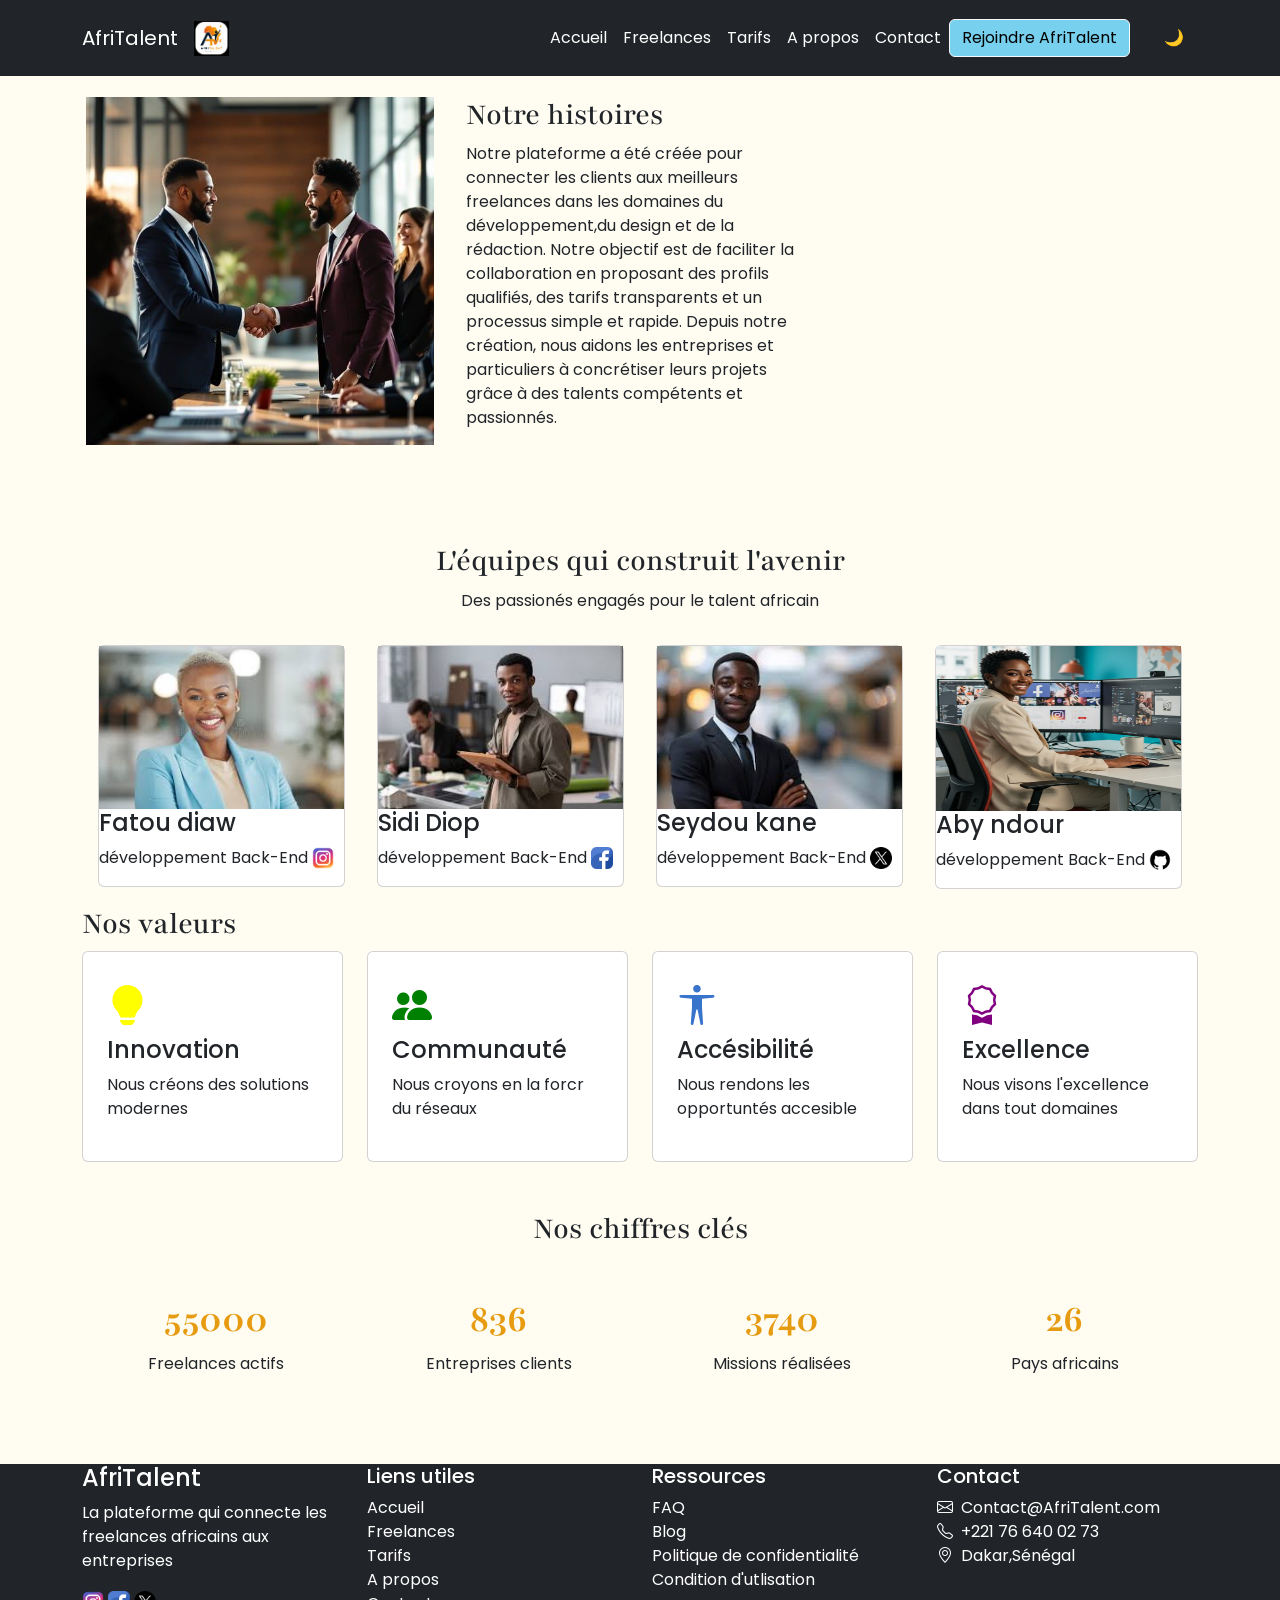
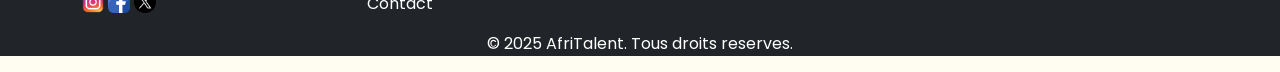
==== commit 52b2a286: "compteurs animés au scroll et animations fade-in des sections" ====
--- a/about.html
+++ b/about.html
@@ -45,6 +45,7 @@
         </nav>
     </header>
     <main>
+        <section class="fade-in">
         <div class="container my-5">
             <div class="row align-items-center">
                 <div class="col-12 col-md-6 col-lg-4 p-3">
@@ -62,8 +63,10 @@
                 </div>
             </div>
         </div>
+        </section>
     </main>
-    <section>
+
+    <section class="fade-in">
         <h2 class="text-center">L'équipes qui construit l'avenir</h2>
         <p class="text-center">Des passionés engagés pour le talent africain</p>
         <div class="container d-flex align-items-center gap-5 px-4">
@@ -148,30 +151,30 @@
         </div>
     </section>
     <!-- ============Chiffre clés======== -->
-    <section class="container my-5">
+    <section class="container my-5 fade-in">
         <h2 class="text-center mb-4">Nos chiffres clés</h2>
         <div class="row g-3">
             <div class="col-12 col-md-3 col-lg-3">
                 <div class="p-4 text-dark text-center rounded">
-                    <h2>0</h2>
+                    <h2 class="counter" data-target="250000">0</h2>
                     <p>Freelances actifs</p>
                 </div>
             </div>
             <div class="col-12 col-md-3 col-lg-3">
                 <div class="p-4  text-dark text-center rounded">
-                    <h2>0</h2>
+                    <h2 class="counter" data-target="3800">0</h2>
                     <p>Entreprises clients</p>
                 </div>
             </div>
             <div class="col-12 col-md-3 col-lg-3">
                 <div class="p-4  text-dark text-center rounded">
-                    <h2>0</h2>
+                    <h2 class="counter" data-target="17000">0</h2>
                     <p>Missions réalisées</p>
                 </div>
             </div>
             <div class="col-12 col-md-3 col-lg-3">
                 <div class="p-4  text-dark text-center rounded">
-                    <h2>0</h2>
+                    <h2 class="counter" data-target="120">0</h2>
                     <p>Pays africains</p>
                 </div>
             </div>
--- a/js/css/style.css
+++ b/js/css/style.css
@@ -56,7 +56,7 @@
    background:linear-gradient(rgba(0,0,0,0.5),rgba(0,0,0,0.5)), url('../../images/background.png');
    background-size: cover;
    background-position: center;
-   height: 100vh;
+   /* height: 100vh; */
    background-repeat: no-repeat;
    display: flex;
    flex-direction: column;
@@ -89,7 +89,7 @@
     object-fit: cover;
 }
 main{
-  margin-top: 5rem;
+  margin-top: 5 rem;
 }
 
    /* ============bento grild============== */
@@ -224,5 +224,27 @@
 
   transition: 0.3s;
 }
-
-
+      /* =============compteur statistique et animation======== */
+  .statistique h4{
+    /* margin-top: 30px; */
+    font-size: 1.8rem;
+
+  }
+  .counter{
+    font-size: 40px;
+    font-weight: bold;
+    color: #e69b11;
+}
+
+.fade-in{
+  opacity: 0;
+  transform: translateY(40px);
+  transition: 0.9s;
+}
+.fade-in.show{
+  opacity: 1;
+  transform: translateY(0);
+}
+
+
+
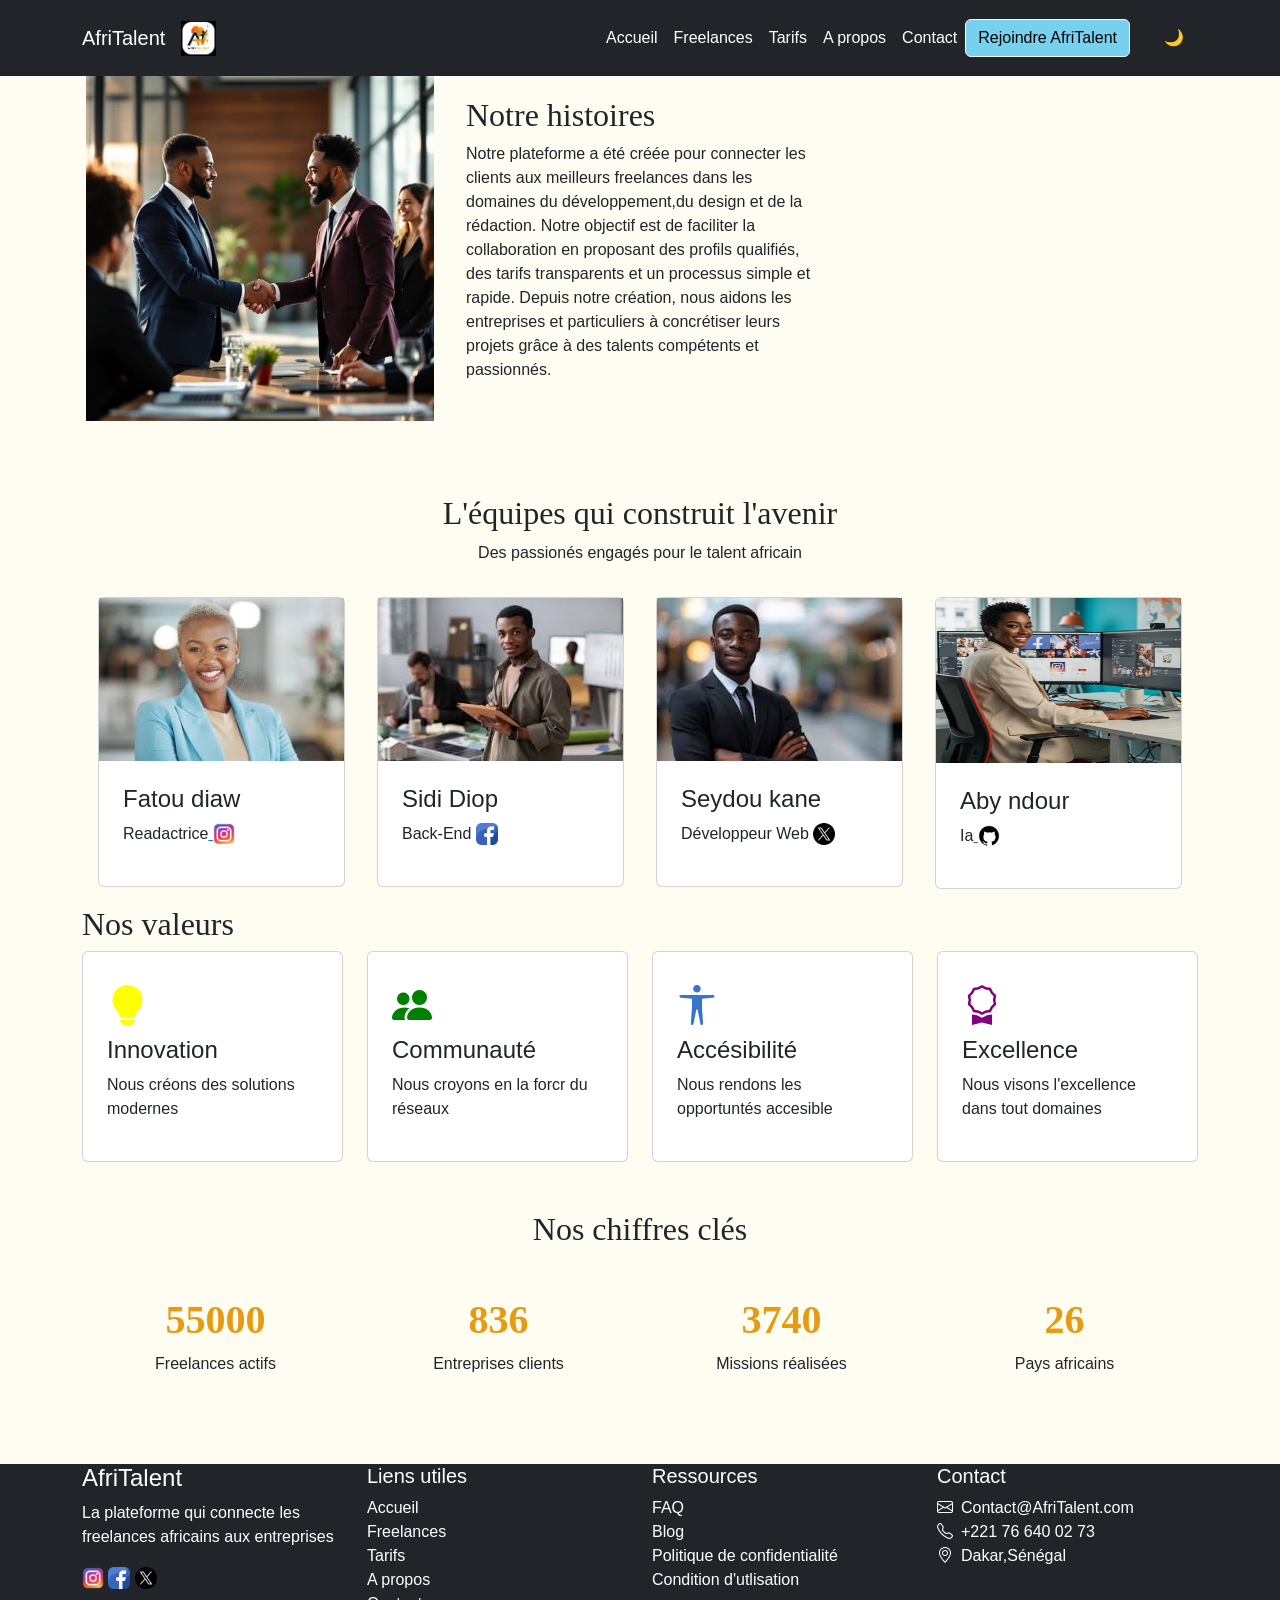
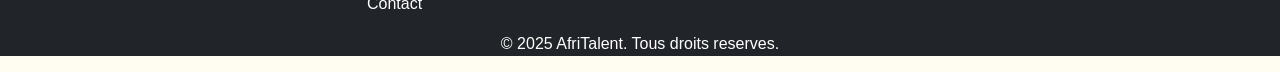
==== commit 688634e7: "finalisation" ====
--- a/about.html
+++ b/about.html
@@ -2,10 +2,7 @@
 <html lang="fr">
 
 <head>
-    <link
-      href="https://fonts.googleapis.com/css2?family=Playfair+Display:ital,wght@0,400..900;1,400..900&family=Playfair:ital,opsz,wght@0,5..1200,300..900;1,5..1200,300..900&family=Poppins:ital,wght@0,100;0,200;0,300;0,400;0,500;0,600;0,700;0,800;0,900;1,100;1,200;1,300;1,400;1,500;1,600;1,700;1,800;1,900&display=swap"
-      rel="stylesheet"/>
-    <link href="https://fonts.googleapis.com/css2?family=Poppins:wght@400;500;600;700&display=swap" rel="stylesheet">
+    <!-- <link href="https://fonts.googleapis.com/css2?family=Poppins:wght@400;500;600;700&display=swap" rel="stylesheet"> -->
     <link href="https://cdn.jsdelivr.net/npm/bootstrap-icons/font/bootstrap-icons.css" rel="stylesheet">
     <meta charset="UTF-8">
     <meta name="viewport" content="width=device-width, initial-scale=1.0">
@@ -23,7 +20,7 @@
         <nav class="navbar navbar-expand-lg navbar-dark bg-dark" id="navbar">
             <div class="container">
                 <a class="navbar-brand" href="index.html">AfriTalent</a>
-                <img src="images/logo.jpeg" alt="" height="35px" width="35px">
+                <img src="images/logo.jpeg" alt="logo">
                 <button class="navbar-toggler" type="button" data-bs-toggle="collapse" data-bs-target="#navMenu"
                     aria-controls="navMenu" aria-expanded="false" aria-label="Toggle navigation">
                     <span class="navbar-toggler-icon"></span>
@@ -49,7 +46,7 @@
         <div class="container my-5">
             <div class="row align-items-center">
                 <div class="col-12 col-md-6 col-lg-4 p-3">
-                    <img src="images/travail groupe.jpg" class="img-fluid" alt="">
+                    <img src="images/travail groupe.jpg" class="img-fluid" alt="travail d'equipe">
                 </div>
                 <div class="col-12 col-md-6 col-lg-4 p-3 py-5">
                     <h2>Notre histoires</h2>
@@ -73,34 +70,42 @@
             <div class="row">
                 <div class="col-12 col-md-3 col-lg-3 p-3">
                     <div class="card">
-                        <img src="images/membre12.jpg" class="card-tex img-fluid" alt="">
-                       <h4 class="card-title">Fatou diaw</h4>
-                      <p>développement Back-End <a href="https://www.instagram.com/" target="_blank">
-                                <img src="images/instagram.png" width="22" height="22" alt=""></a></p>
-                    </div>
-                </div>
-                <div class="col-12 col-md-3 col-lg-3 p-3">
-                    <div class="card">
-                        <img src="images/membre2.jpg" class="card-text img-fluid" alt="">
-                        <h4 class="card-title">Sidi Diop</h4>
-                        <p>développement Back-End <a href="https://www.instagram.com/" target="_blank"><img
+                        <img src="images/membre12.jpg" class="card-tex img-fluid" alt="redactrice">
+                      <div class="p-4">
+                         <h4 class="card-title">Fatou diaw</h4>
+                            <p>Readactrice<a href="https://www.instagram.com/" target="_blank">
+                            <img src="images/instagram.png" width="22" height="22" alt=""></a></p>
+                      </div>
+                    </div>
+                </div>
+                <div class="col-12 col-md-3 col-lg-3 p-3">
+                    <div class="card">
+                        <img src="images/membre2.jpg" class="card-text img-fluid" alt="développement Back-End ">
+                        <div class="p-4">
+                            <h4 class="card-title">Sidi Diop</h4>
+                        <p>Back-End <a href="https://www.instagram.com/" target="_blank"><img
                                     src="images/facebook.png" width="22" height="22" alt=""></a></p>
-                    </div>
-                </div>
-                <div class="col-12 col-md-3 col-lg-3 p-3">
-                    <div class="card">
-                        <img src="images/membre5.jpg" class="card-text" alt="">
-                        <h4 class="card-title">Seydou kane</h4>
-                        <p>développement Back-End <a href="https://www.instagram.com/" target="_blank"><img
+                        </div>
+                    </div>
+                </div>
+                <div class="col-12 col-md-3 col-lg-3 p-3">
+                    <div class="card">
+                        <img src="images/membre5.jpg" class="card-text" alt="Développeur Web">
+                        <div class="p-4">
+                            <h4 class="card-title">Seydou kane</h4>
+                        <p>Développeur Web <a href="https://www.instagram.com/" target="_blank"><img
                                     src="images/twitter.png" width="22" height="22" alt=""></a></p>
-                    </div>
-                </div>
-                <div class="col-12 col-md-3 col-lg-3 p-3">
-                    <div class="card">
-                        <img src="images/profil1 (1).jpg" class="card-text" alt="" height="165">
-                        <h4 class="card-title">Aby ndour</h4>
-                        <p>développement Back-End <a href="https://www.instagram.com/" target="_blank">
+                        </div>
+                    </div>
+                </div>
+                <div class="col-12 col-md-3 col-lg-3 p-3">
+                    <div class="card">
+                        <img src="images/profil1 (1).jpg" class="card-text" alt="Ia" height="165">
+                        <div class="p-4">
+                            <h4 class="card-title">Aby ndour</h4>
+                        <p>Ia<a href="https://www.instagram.com/" target="_blank">
                                    <img src="images/github.png" width="22" height="22" alt=""></a></p>
+                        </div>
                     </div>
                 </div>
             </div>
--- a/js/css/style.css
+++ b/js/css/style.css
@@ -10,6 +10,10 @@
    z-index: 9;
    background-color: #3873cc;
 
+ }
+ header img{
+  height: 35px;
+  width: 35px;
  }
  
 :root{
@@ -51,6 +55,18 @@
     .btn{
         background-color: var(--lighblue);
     }
+    .tarif{
+      margin-top: 3rem;
+    }
+    .cardTarif{
+      border: 1px solid black;
+    }
+    .contact{
+      margin-top: 3rem;
+    }
+    .filtrage{
+      margin-top: 5rem;
+    }
     
    .hero1{
    background:linear-gradient(rgba(0,0,0,0.5),rgba(0,0,0,0.5)), url('../../images/background.png');
@@ -90,6 +106,19 @@
 }
 main{
   margin-top: 5 rem;
+}
+
+.filters .btn{
+    padding: 10px 20px;
+    border-radius: 30px;
+    font-weight: 500;
+    transition: 0.3s;
+}
+.filters .btn:hover{
+    transform: translateY(-2px);
+}
+.cta h1{
+  color: #eb9b07f1;
 }
 
    /* ============bento grild============== */
@@ -239,12 +268,23 @@
 .fade-in{
   opacity: 0;
   transform: translateY(40px);
-  transition: 0.9s;
+  transition: opacity 0.7s ease, transform 0.7s ease;
 }
 .fade-in.show{
   opacity: 1;
   transform: translateY(0);
 }
 
-
-
+   /* ============validation du formulaire de contact========== */
+.error{
+    color:red;
+    font-size:14px;
+}
+
+#successMessage{
+    color:green;
+    margin-top:15px;
+    text-align:center;
+}
+
+
